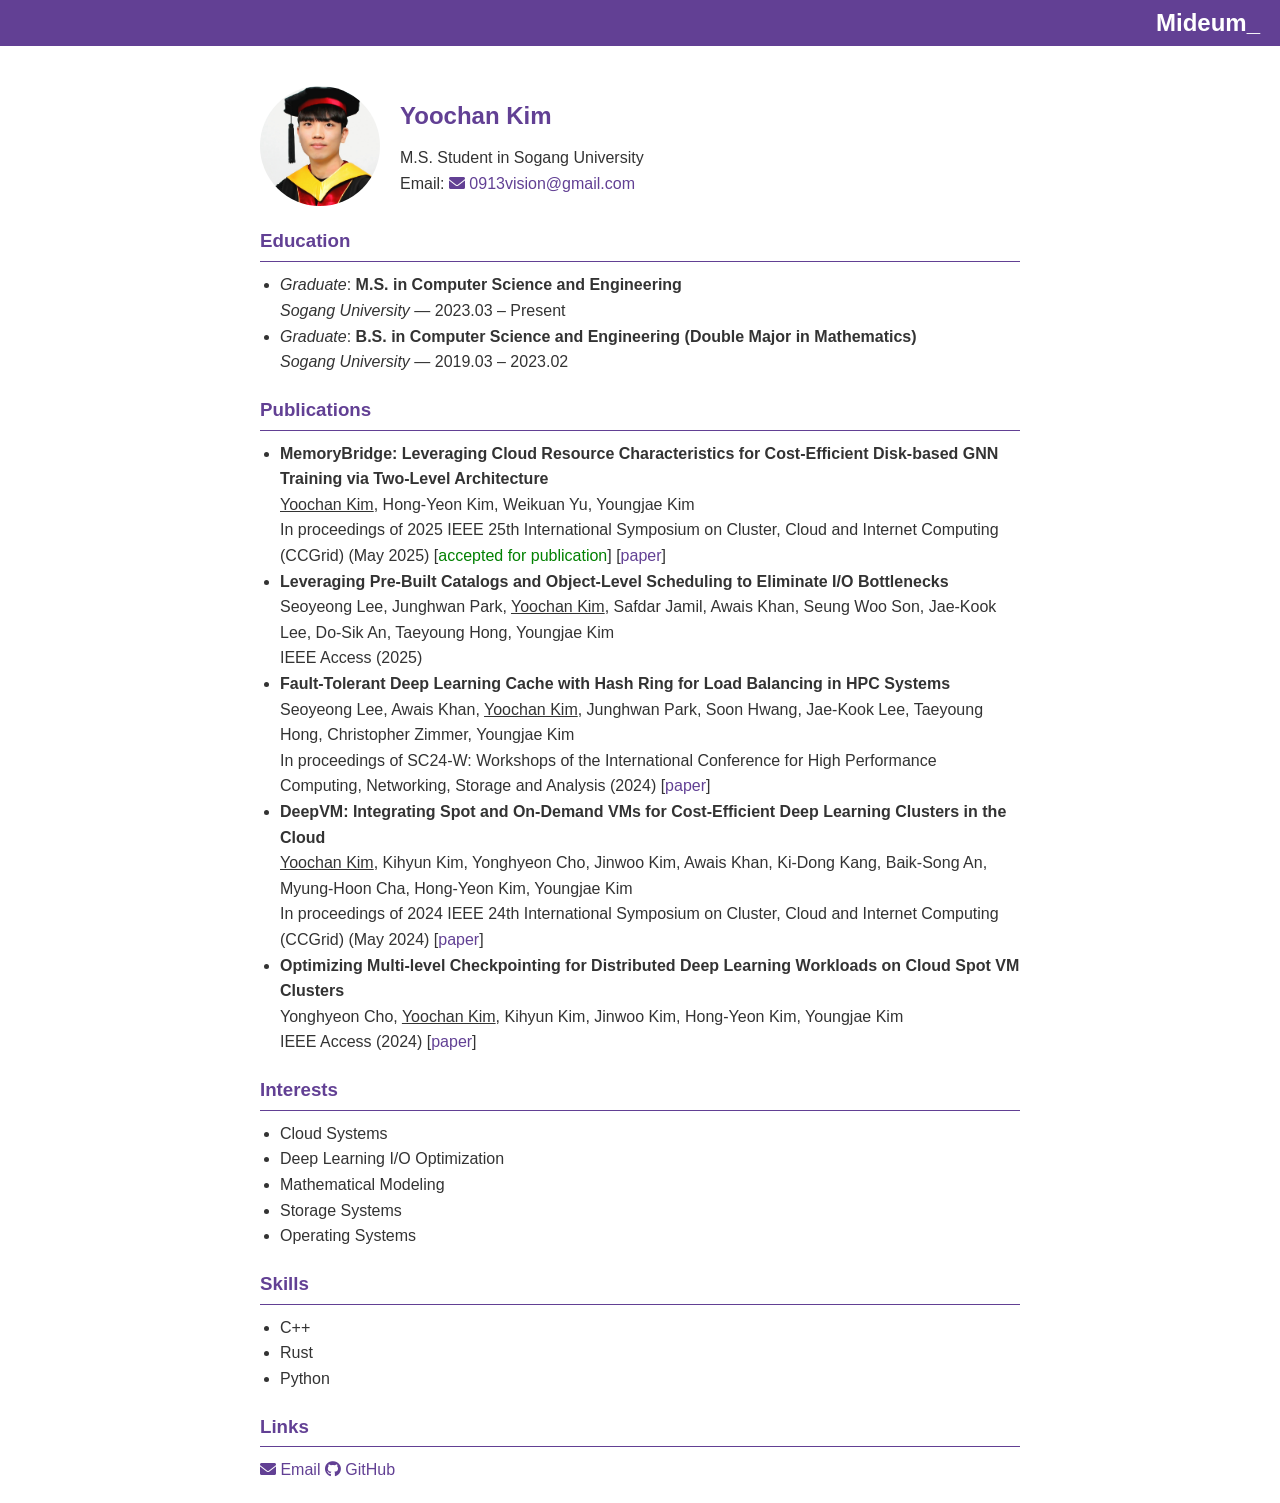
==== index.html @ 160ddc10 "paper update" ====
<!DOCTYPE html>
<html lang="en">
<head>
  <meta charset="UTF-8" />
  <meta name="viewport" content="width=device-width, initial-scale=1.0" />
  <title>Mideum_</title>
  <!-- Font Awesome for icons -->
  <link rel="stylesheet" href="https://cdnjs.cloudflare.com/ajax/libs/font-awesome/6.0.0-beta3/css/all.min.css" />
  <link rel="stylesheet" href="style.css" />
</head>
<body>
  <header class="site-header">
    <h1>Mideum_</h1>
  </header>

  <div class="container">
    <section class="intro">
      <div class="profile">
        <img src="photo.jpg" alt="Photo" />
        <div class="info">
          <h2>Yoochan Kim</h2>
          <p>M.S. Student in Sogang University</p>
          <p>
            Email: <a href="mailto:0913vision@gmail.com"><i class="fa fa-envelope"></i> 0913vision@gmail.com</a>
          </p>
          <!-- <p>Affiliation: DISCOS in Sogang University</p> -->
        </div>
      </div>
    </section>

    <section id="education">
        <h3>Education</h3>
        <ul>
          <li>
            <em>Graduate</em>: <strong>M.S. in Computer Science and Engineering</strong><br>
            <em>Sogang University</em> &mdash; <time datetime="2023-03-01">2023.03 – Present</time>
          </li>
          <li>
            <em>Graduate</em>: <strong>B.S. in Computer Science and Engineering (Double Major in Mathematics)</strong><br>
            <em>Sogang University</em> &mdash; <time datetime="2019-03-01">2019.03 – 2023.02</time>
          </li>
        </ul>
      </section>
      

      <section id="publications">
        <h3>Publications</h3>
        <ul>
          <li>
            <strong>MemoryBridge: Leveraging Cloud Resource Characteristics for Cost-Efficient Disk-based GNN Training via Two-Level Architecture</strong><br>
            <u>Yoochan Kim</u>, Hong-Yeon Kim, Weikuan Yu, Youngjae Kim<br>
            In proceedings of 2025 IEEE 25th International Symposium on Cluster, Cloud and Internet Computing (CCGrid) (May 2025) [<a id="accept">accepted for publication</a>]
            [<a href="https://discos.sogang.ac.kr/file/2025/intl_conf/CCGRID_2025_Y_Kim.pdf" target="_blank">paper</a>]
          </li>
          <li>
            <strong>Leveraging Pre-Built Catalogs and Object-Level Scheduling to Eliminate I/O Bottlenecks</strong><br>
            Seoyeong Lee, Junghwan Park, <u>Yoochan Kim</u>, Safdar Jamil, Awais Khan, Seung Woo Son, Jae-Kook Lee, Do-Sik An, Taeyoung Hong, Youngjae Kim<br>
            IEEE Access (2025)
          </li>
          <li>
            <strong>Fault-Tolerant Deep Learning Cache with Hash Ring for Load Balancing in HPC Systems</strong><br>
            Seoyeong Lee, Awais Khan, <u>Yoochan Kim</u>, Junghwan Park, Soon Hwang, Jae-Kook Lee, Taeyoung Hong, Christopher Zimmer, Youngjae Kim<br>
            In proceedings of SC24-W: Workshops of the International Conference for High Performance Computing, Networking, Storage and Analysis (2024) [<a href="https://discos.sogang.ac.kr/file/2024/intl_conf/PDSW_2024_S_Lee.pdf" target="_blank">paper</a>]
          </li>
          <li>
            <strong>DeepVM: Integrating Spot and On-Demand VMs for Cost-Efficient Deep Learning Clusters in the Cloud</strong><br>
            <u>Yoochan Kim</u>, Kihyun Kim, Yonghyeon Cho, Jinwoo Kim, Awais Khan, Ki-Dong Kang, Baik-Song An, Myung-Hoon Cha, Hong-Yeon Kim, Youngjae Kim<br>
            In proceedings of 2024 IEEE 24th International Symposium on Cluster, Cloud and Internet Computing (CCGrid) (May 2024) [<a href="https://discos.sogang.ac.kr/file/2024/intl_conf/CCGRID_2024_Y_Kim.pdf" target="_blank">paper</a>]
          </li>
          <li>
            <strong>Optimizing Multi-level Checkpointing for Distributed Deep Learning Workloads on Cloud Spot VM Clusters</strong><br>
            Yonghyeon Cho, <u>Yoochan Kim</u>, Kihyun Kim, Jinwoo Kim, Hong-Yeon Kim, Youngjae Kim<br>
            IEEE Access (2024) [<a href="https://discos.sogang.ac.kr/file/2024/intl_jour/IEEE_ACCESS_2024_Y_Cho.pdf" target="_blank">paper</a>]
          </li>
        </ul>
      </section>      
      

    <section id="interests">
        <h3>Interests</h3>
        <ul>
          <li>Cloud Systems</li>
          <li>Deep Learning I/O Optimization</li>
          <li>Mathematical Modeling</li>
          <li>Storage Systems</li>
          <li>Operating Systems</li>
        </ul>
      </section>      

    <section id="skills">
      <h3>Skills</h3>
      <ul>
        <li>C++</li>
        <li>Rust</li>
        <li>Python</li>
      </ul>
    </section>

    <section id="links">
      <h3>Links</h3>
      <p>
        <a href="mailto:0913vison@gmail.com"><i class="fa fa-envelope"></i> Email</a>
        <a href="https://github.com/0913vision" target="_blank"><i class="fab fa-github"></i> GitHub</a>
      </p>
    </section>
  </div>

  <!-- <script src="script.js"></script> -->
</body>
</html>
---- style.css ----
/* Reset default styles */

:root {
    --primary-color: #624094;
    --font-color: #333;
}

* {
    margin: 0;
    padding: 0;
    box-sizing: border-box;
  }
  
  body {
    font-family: sans-serif;
    background: #fff;
    color: var(--font-color);
    line-height: 1.6;
  }
  
  /* Container */
  .container {
    width: 90%;
    max-width: 800px;
    margin: 0 auto;
    padding: 20px;
  }
  
  /* Header: Darker orange background, slim padding, right-aligned text */
  .site-header {
    background-color: var(--primary-color); 
    color: #fff;
    text-align: right;
    padding: 10px 20px; /* Minimal vertical padding */
    margin: 0;
  }
  
  .site-header h1 {
    font-size: 1.5em;
    line-height: 1.1;
    margin: 0;
  }
  
  /* Profile section styling */
  .intro .profile {
    display: flex;
    align-items: center;
    margin: 20px 0;
  }
  
  .intro .profile img {
    width: 120px;
    height: 120px;
    border-radius: 50%;
    margin-right: 20px;
  }
  
  .intro .profile .info h2 {
    color: var(--primary-color);
    margin-bottom: 10px;
  }
  
  /* Section headings */
  section h3 {
    color: var(--primary-color);
    margin: 20px 0 10px;
    border-bottom: 1px solid #624094;
    padding-bottom: 5px;
  }
  
  /* Link styling */
  a {
    color: var(--primary-color);
    text-decoration: none;
  }
  
  a:hover {
    text-decoration: underline;
  }
  
  /* List styling */
  ul {
    list-style-type: disc;
    margin-left: 20px;
  }
  
  /* 이미지 스타일: 컨테이너 크기에 맞게 확대, 비율 유지 */
  .profile img {
    width: 100%;
    height: 100%;
    object-fit: cover;  /* 이미지 비율 유지하면서 컨테이너 전체를 덮음 */
    display: block;
  }

  #accept {
    color: green;
  }

  #revision {
    color: red;
  }
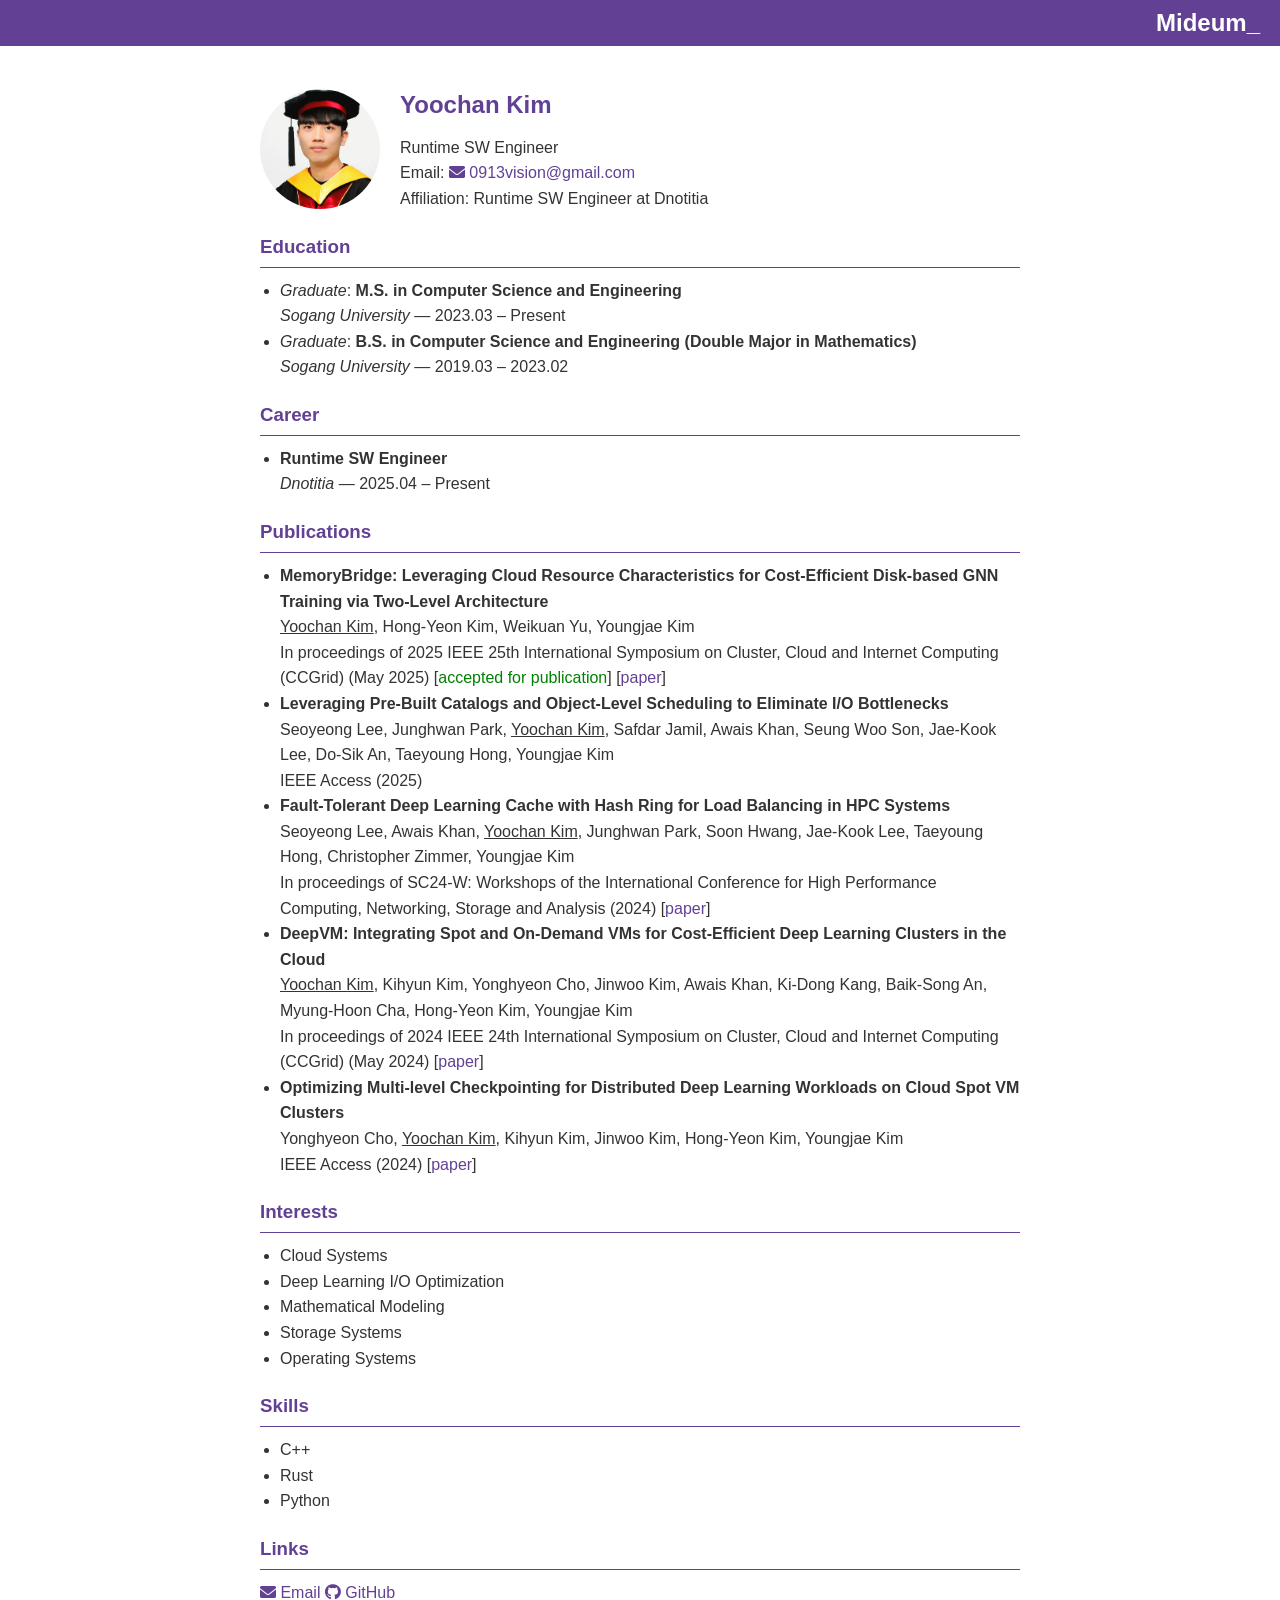
==== commit 2dd6d1af: "career update" ====
--- a/index.html
+++ b/index.html
@@ -19,11 +19,11 @@
         <img src="photo.jpg" alt="Photo" />
         <div class="info">
           <h2>Yoochan Kim</h2>
-          <p>M.S. Student in Sogang University</p>
+          <p>Runtime SW Engineer</p>
           <p>
             Email: <a href="mailto:0913vision@gmail.com"><i class="fa fa-envelope"></i> 0913vision@gmail.com</a>
           </p>
-          <!-- <p>Affiliation: DISCOS in Sogang University</p> -->
+          <p>Affiliation: Runtime SW Engineer at Dnotitia</p>
         </div>
       </div>
     </section>
@@ -41,7 +41,16 @@
           </li>
         </ul>
       </section>
-      
+
+      <section id="career">
+        <h3>Career</h3>
+        <ul>
+          <li>
+            <strong>Runtime SW Engineer</strong><br>
+            <em>Dnotitia</em> &mdash; <time datetime="2025-04">2025.04 – Present</time>
+          </li>
+        </ul>
+      </section>
 
       <section id="publications">
         <h3>Publications</h3>
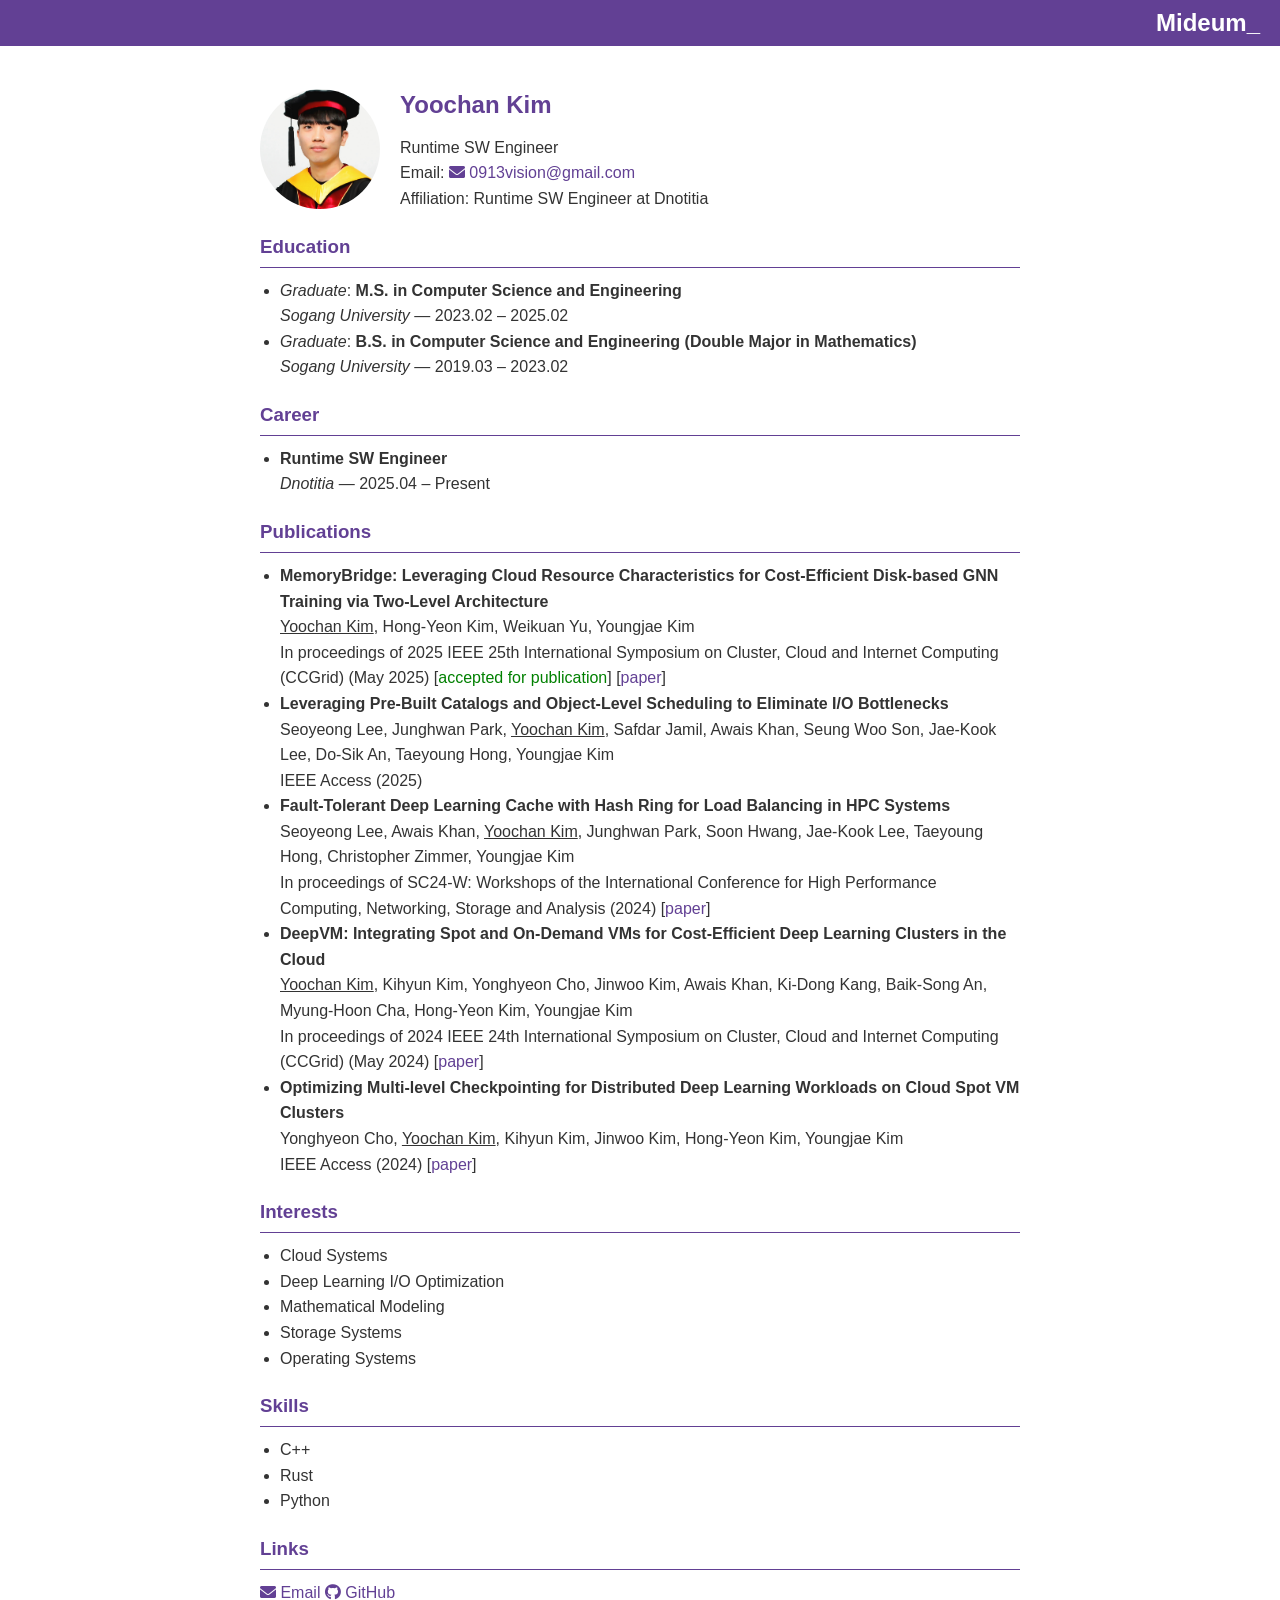
==== commit b97f3aee: "timeline updated" ====
--- a/index.html
+++ b/index.html
@@ -33,11 +33,11 @@
         <ul>
           <li>
             <em>Graduate</em>: <strong>M.S. in Computer Science and Engineering</strong><br>
-            <em>Sogang University</em> &mdash; <time datetime="2023-03-01">2023.03 – Present</time>
+            <em>Sogang University</em> &mdash; <time datetime="2023-02-22">2023.02 – 2025.02 </time>
           </li>
           <li>
             <em>Graduate</em>: <strong>B.S. in Computer Science and Engineering (Double Major in Mathematics)</strong><br>
-            <em>Sogang University</em> &mdash; <time datetime="2019-03-01">2019.03 – 2023.02</time>
+            <em>Sogang University</em> &mdash; <time datetime="2019-03-04">2019.03 – 2023.02</time>
           </li>
         </ul>
       </section>
@@ -47,7 +47,7 @@
         <ul>
           <li>
             <strong>Runtime SW Engineer</strong><br>
-            <em>Dnotitia</em> &mdash; <time datetime="2025-04">2025.04 – Present</time>
+            <em>Dnotitia</em> &mdash; <time datetime="2025-04-21">2025.04 – Present</time>
           </li>
         </ul>
       </section>
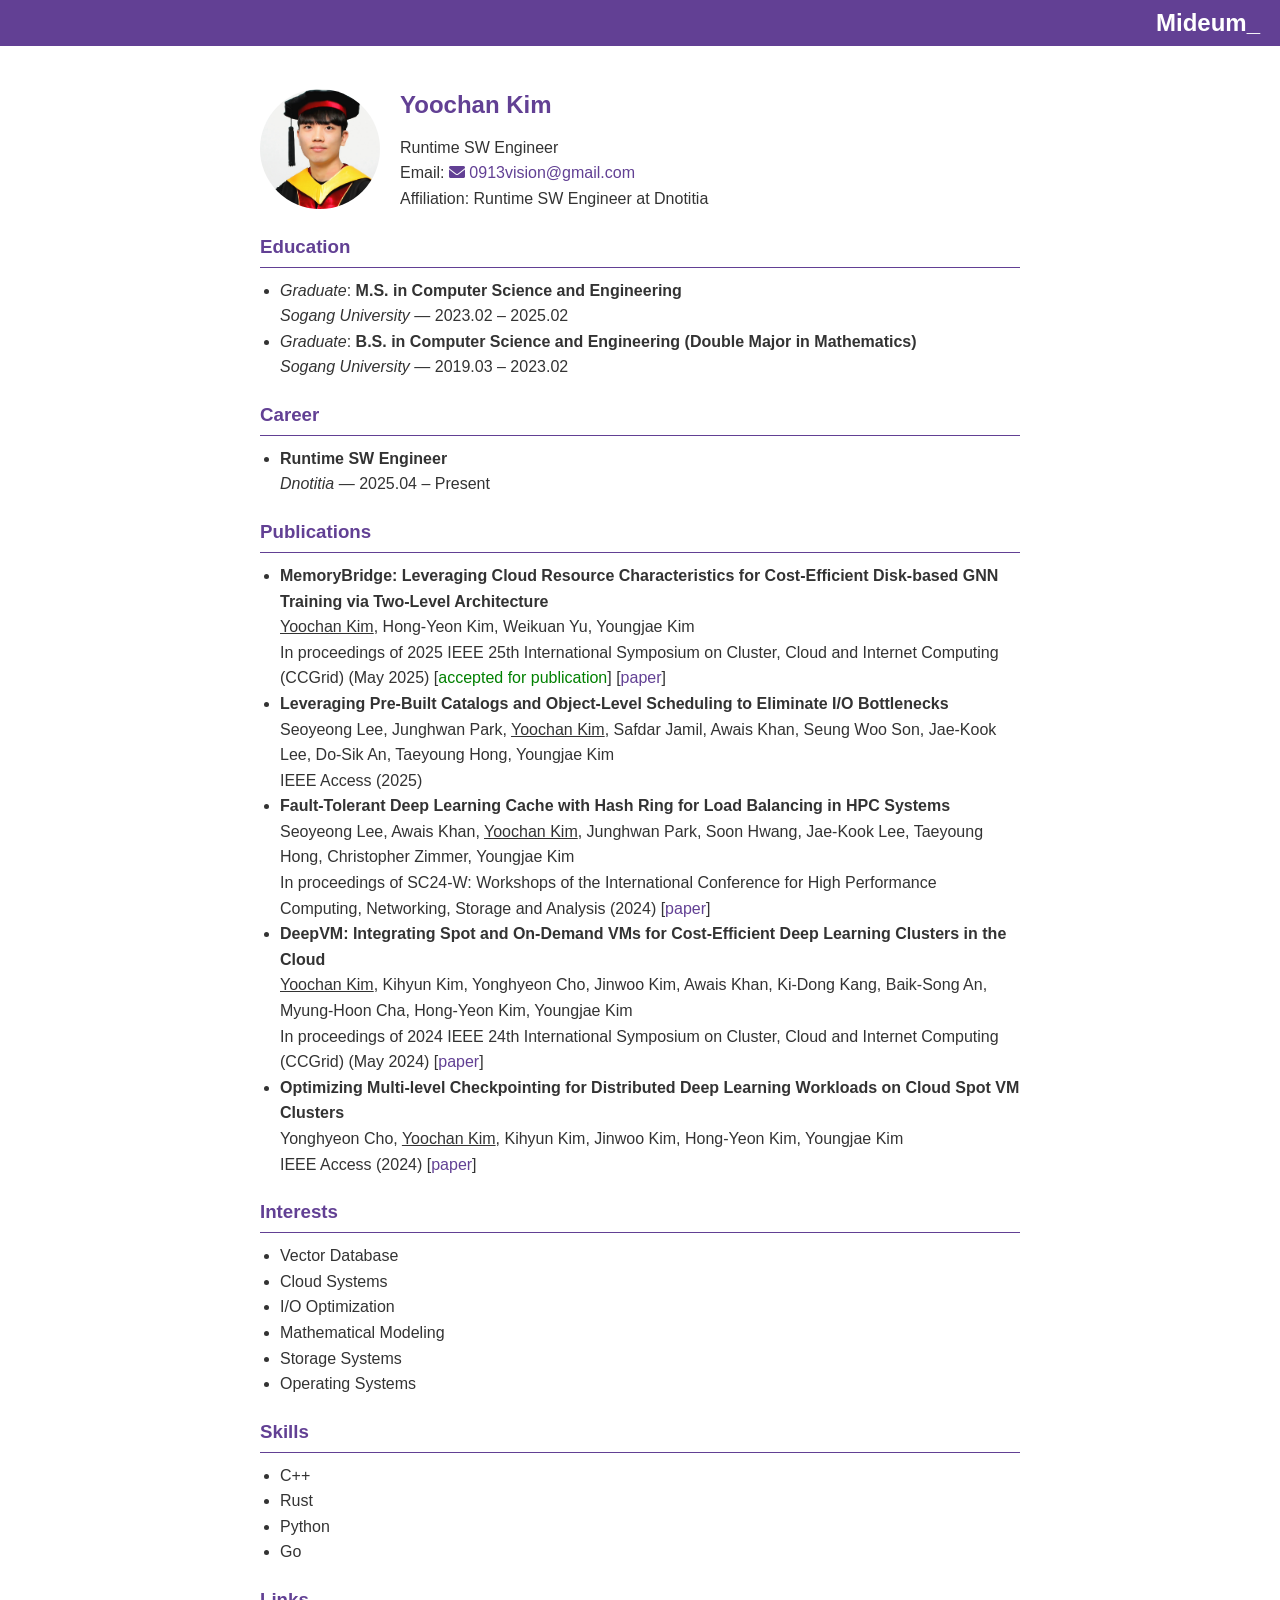
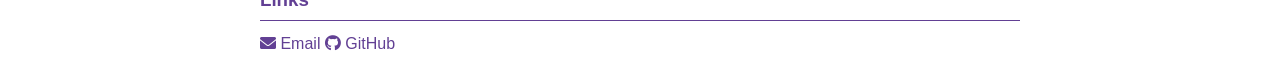
==== commit 895938ad: "update interests and skils" ====
--- a/index.html
+++ b/index.html
@@ -88,8 +88,9 @@
     <section id="interests">
         <h3>Interests</h3>
         <ul>
+          <li>Vector Database</li>
           <li>Cloud Systems</li>
-          <li>Deep Learning I/O Optimization</li>
+          <li>I/O Optimization</li>
           <li>Mathematical Modeling</li>
           <li>Storage Systems</li>
           <li>Operating Systems</li>
@@ -102,6 +103,7 @@
         <li>C++</li>
         <li>Rust</li>
         <li>Python</li>
+        <li>Go</li>
       </ul>
     </section>
 
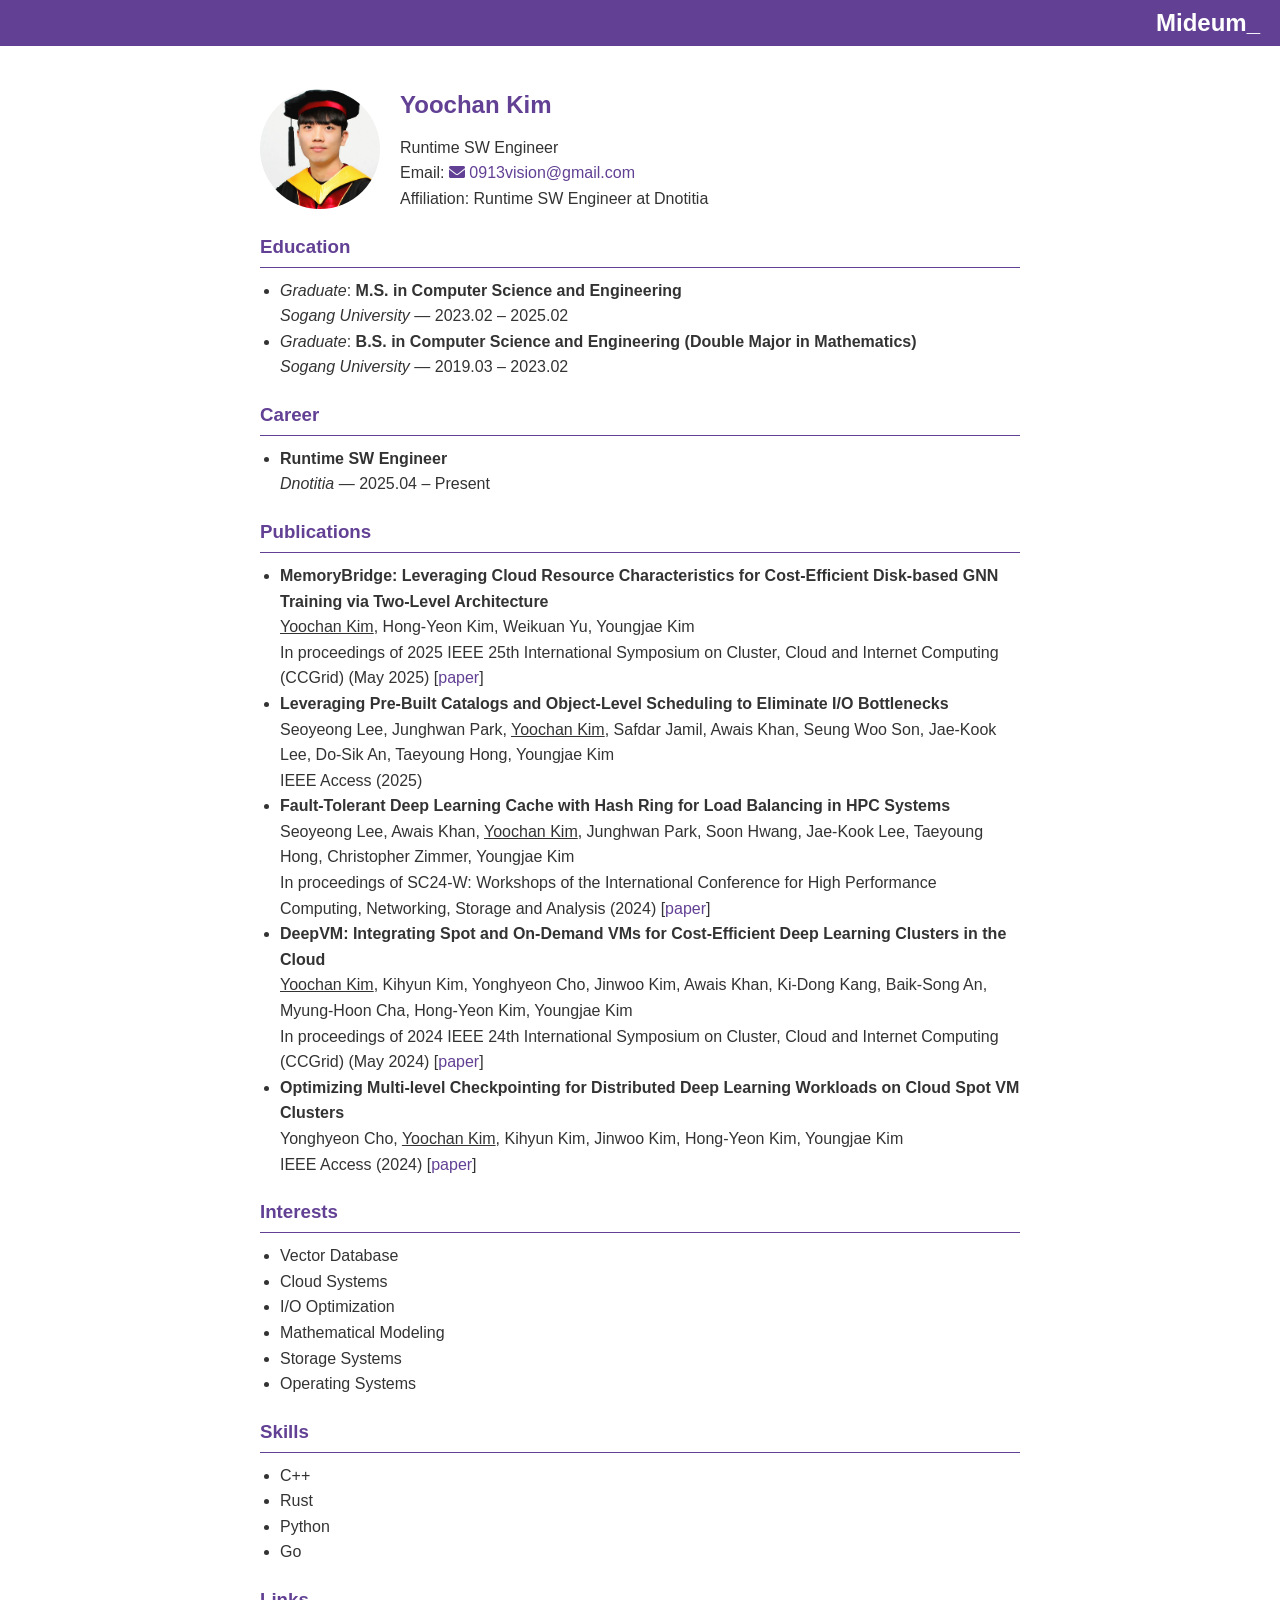
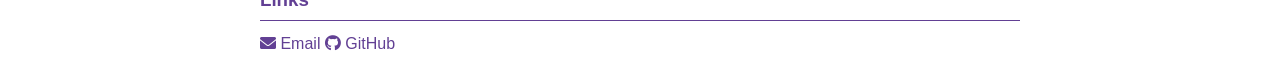
==== commit a1b41d4d: "Update MemoryBridge (CCGrid 2025): drop "accepted for publication" tag Co-Authored-By: Claude Opus 5" ====
--- a/index.html
+++ b/index.html
@@ -58,8 +58,7 @@
           <li>
             <strong>MemoryBridge: Leveraging Cloud Resource Characteristics for Cost-Efficient Disk-based GNN Training via Two-Level Architecture</strong><br>
             <u>Yoochan Kim</u>, Hong-Yeon Kim, Weikuan Yu, Youngjae Kim<br>
-            In proceedings of 2025 IEEE 25th International Symposium on Cluster, Cloud and Internet Computing (CCGrid) (May 2025) [<a id="accept">accepted for publication</a>]
-            [<a href="https://discos.sogang.ac.kr/file/2025/intl_conf/CCGRID_2025_Y_Kim.pdf" target="_blank">paper</a>]
+            In proceedings of 2025 IEEE 25th International Symposium on Cluster, Cloud and Internet Computing (CCGrid) (May 2025) [<a href="https://discos.sogang.ac.kr/file/2025/intl_conf/CCGRID_2025_Y_Kim.pdf" target="_blank">paper</a>]
           </li>
           <li>
             <strong>Leveraging Pre-Built Catalogs and Object-Level Scheduling to Eliminate I/O Bottlenecks</strong><br>
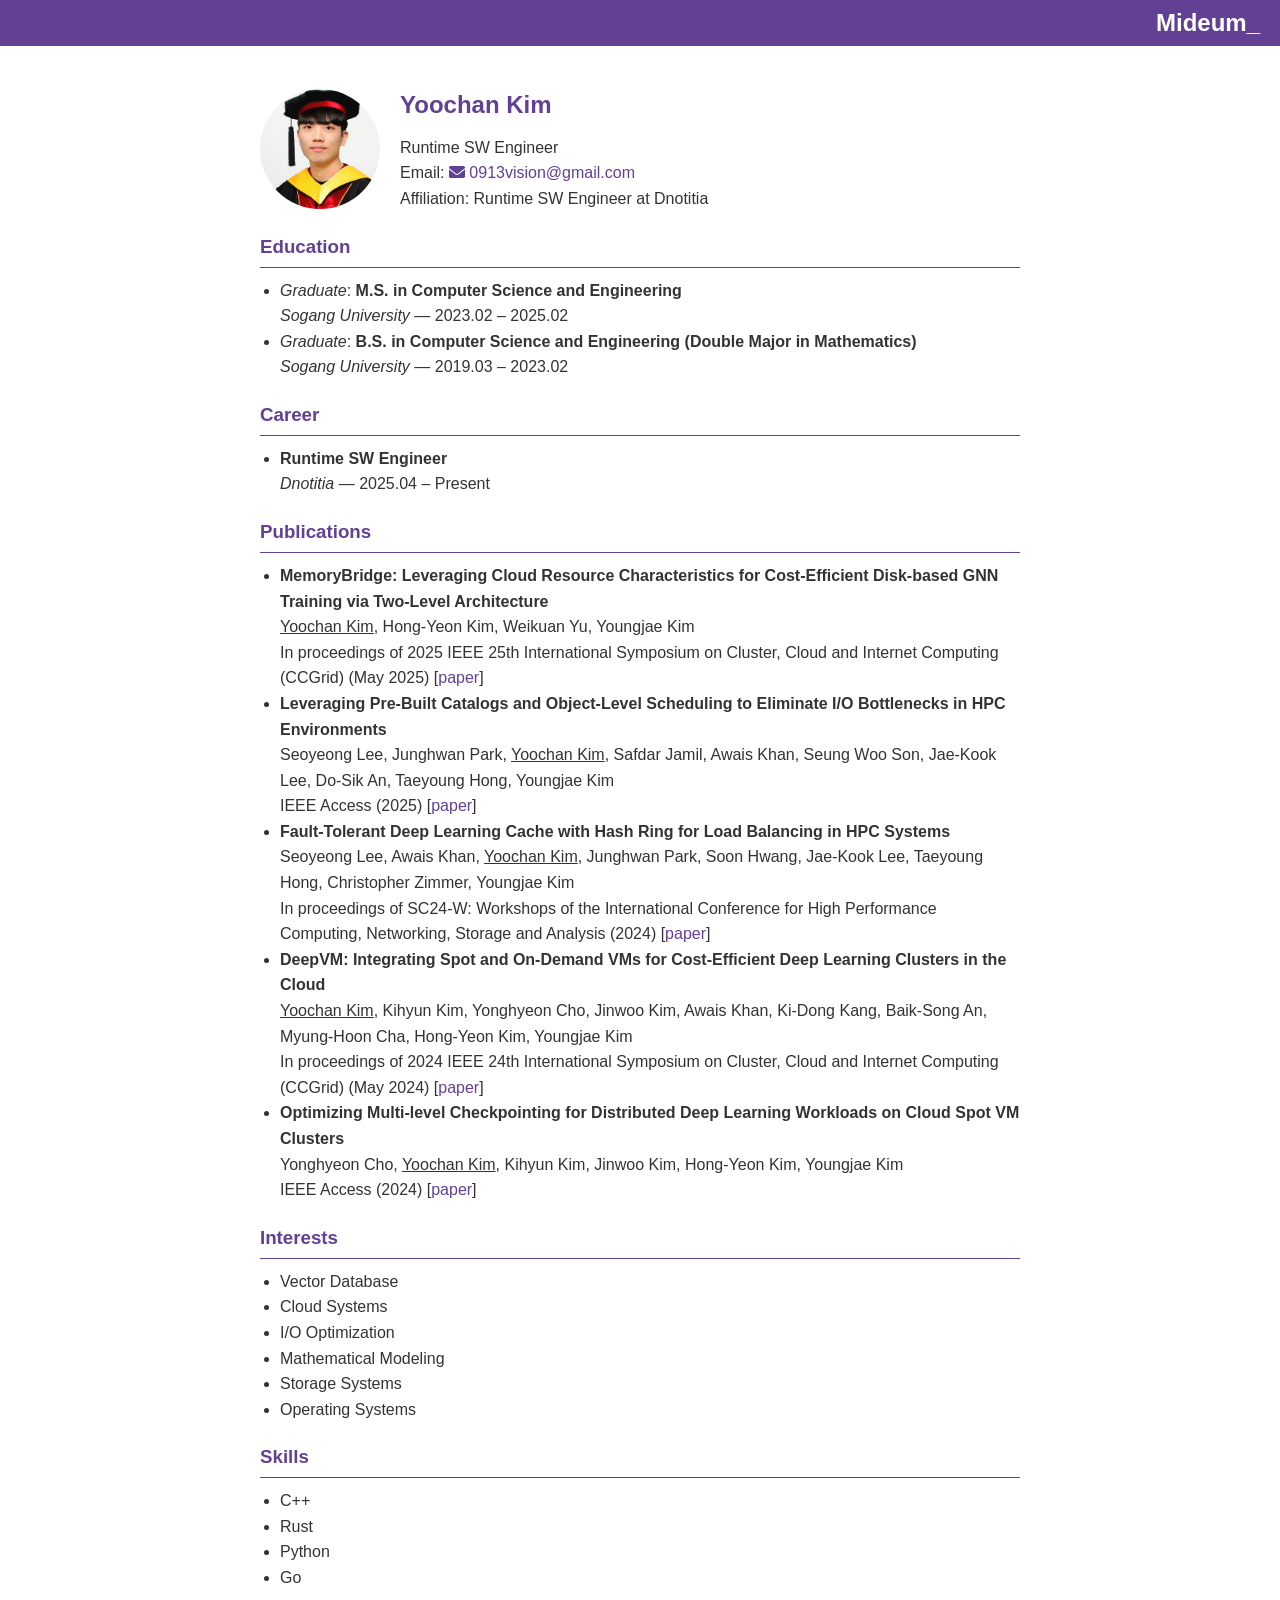
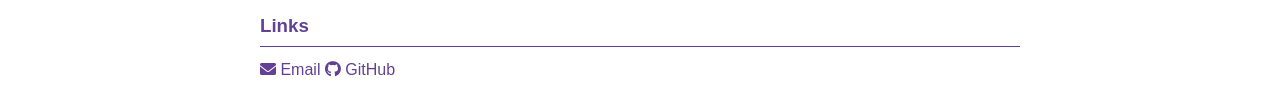
==== commit 56d0def7: "Use official IEEE Xplore links for all publications Replace lab-site PDF links with IEEE Xplore page" ====
--- a/index.html
+++ b/index.html
@@ -58,27 +58,27 @@
           <li>
             <strong>MemoryBridge: Leveraging Cloud Resource Characteristics for Cost-Efficient Disk-based GNN Training via Two-Level Architecture</strong><br>
             <u>Yoochan Kim</u>, Hong-Yeon Kim, Weikuan Yu, Youngjae Kim<br>
-            In proceedings of 2025 IEEE 25th International Symposium on Cluster, Cloud and Internet Computing (CCGrid) (May 2025) [<a href="https://discos.sogang.ac.kr/file/2025/intl_conf/CCGRID_2025_Y_Kim.pdf" target="_blank">paper</a>]
+            In proceedings of 2025 IEEE 25th International Symposium on Cluster, Cloud and Internet Computing (CCGrid) (May 2025) [<a href="https://ieeexplore.ieee.org/document/11044829" target="_blank">paper</a>]
           </li>
           <li>
-            <strong>Leveraging Pre-Built Catalogs and Object-Level Scheduling to Eliminate I/O Bottlenecks</strong><br>
+            <strong>Leveraging Pre-Built Catalogs and Object-Level Scheduling to Eliminate I/O Bottlenecks in HPC Environments</strong><br>
             Seoyeong Lee, Junghwan Park, <u>Yoochan Kim</u>, Safdar Jamil, Awais Khan, Seung Woo Son, Jae-Kook Lee, Do-Sik An, Taeyoung Hong, Youngjae Kim<br>
-            IEEE Access (2025)
+            IEEE Access (2025) [<a href="https://ieeexplore.ieee.org/document/10935346" target="_blank">paper</a>]
           </li>
           <li>
             <strong>Fault-Tolerant Deep Learning Cache with Hash Ring for Load Balancing in HPC Systems</strong><br>
             Seoyeong Lee, Awais Khan, <u>Yoochan Kim</u>, Junghwan Park, Soon Hwang, Jae-Kook Lee, Taeyoung Hong, Christopher Zimmer, Youngjae Kim<br>
-            In proceedings of SC24-W: Workshops of the International Conference for High Performance Computing, Networking, Storage and Analysis (2024) [<a href="https://discos.sogang.ac.kr/file/2024/intl_conf/PDSW_2024_S_Lee.pdf" target="_blank">paper</a>]
+            In proceedings of SC24-W: Workshops of the International Conference for High Performance Computing, Networking, Storage and Analysis (2024) [<a href="https://ieeexplore.ieee.org/document/10820734" target="_blank">paper</a>]
           </li>
           <li>
             <strong>DeepVM: Integrating Spot and On-Demand VMs for Cost-Efficient Deep Learning Clusters in the Cloud</strong><br>
             <u>Yoochan Kim</u>, Kihyun Kim, Yonghyeon Cho, Jinwoo Kim, Awais Khan, Ki-Dong Kang, Baik-Song An, Myung-Hoon Cha, Hong-Yeon Kim, Youngjae Kim<br>
-            In proceedings of 2024 IEEE 24th International Symposium on Cluster, Cloud and Internet Computing (CCGrid) (May 2024) [<a href="https://discos.sogang.ac.kr/file/2024/intl_conf/CCGRID_2024_Y_Kim.pdf" target="_blank">paper</a>]
+            In proceedings of 2024 IEEE 24th International Symposium on Cluster, Cloud and Internet Computing (CCGrid) (May 2024) [<a href="https://ieeexplore.ieee.org/document/10701373" target="_blank">paper</a>]
           </li>
           <li>
             <strong>Optimizing Multi-level Checkpointing for Distributed Deep Learning Workloads on Cloud Spot VM Clusters</strong><br>
             Yonghyeon Cho, <u>Yoochan Kim</u>, Kihyun Kim, Jinwoo Kim, Hong-Yeon Kim, Youngjae Kim<br>
-            IEEE Access (2024) [<a href="https://discos.sogang.ac.kr/file/2024/intl_jour/IEEE_ACCESS_2024_Y_Cho.pdf" target="_blank">paper</a>]
+            IEEE Access (2024) [<a href="https://ieeexplore.ieee.org/document/10639967" target="_blank">paper</a>]
           </li>
         </ul>
       </section>      
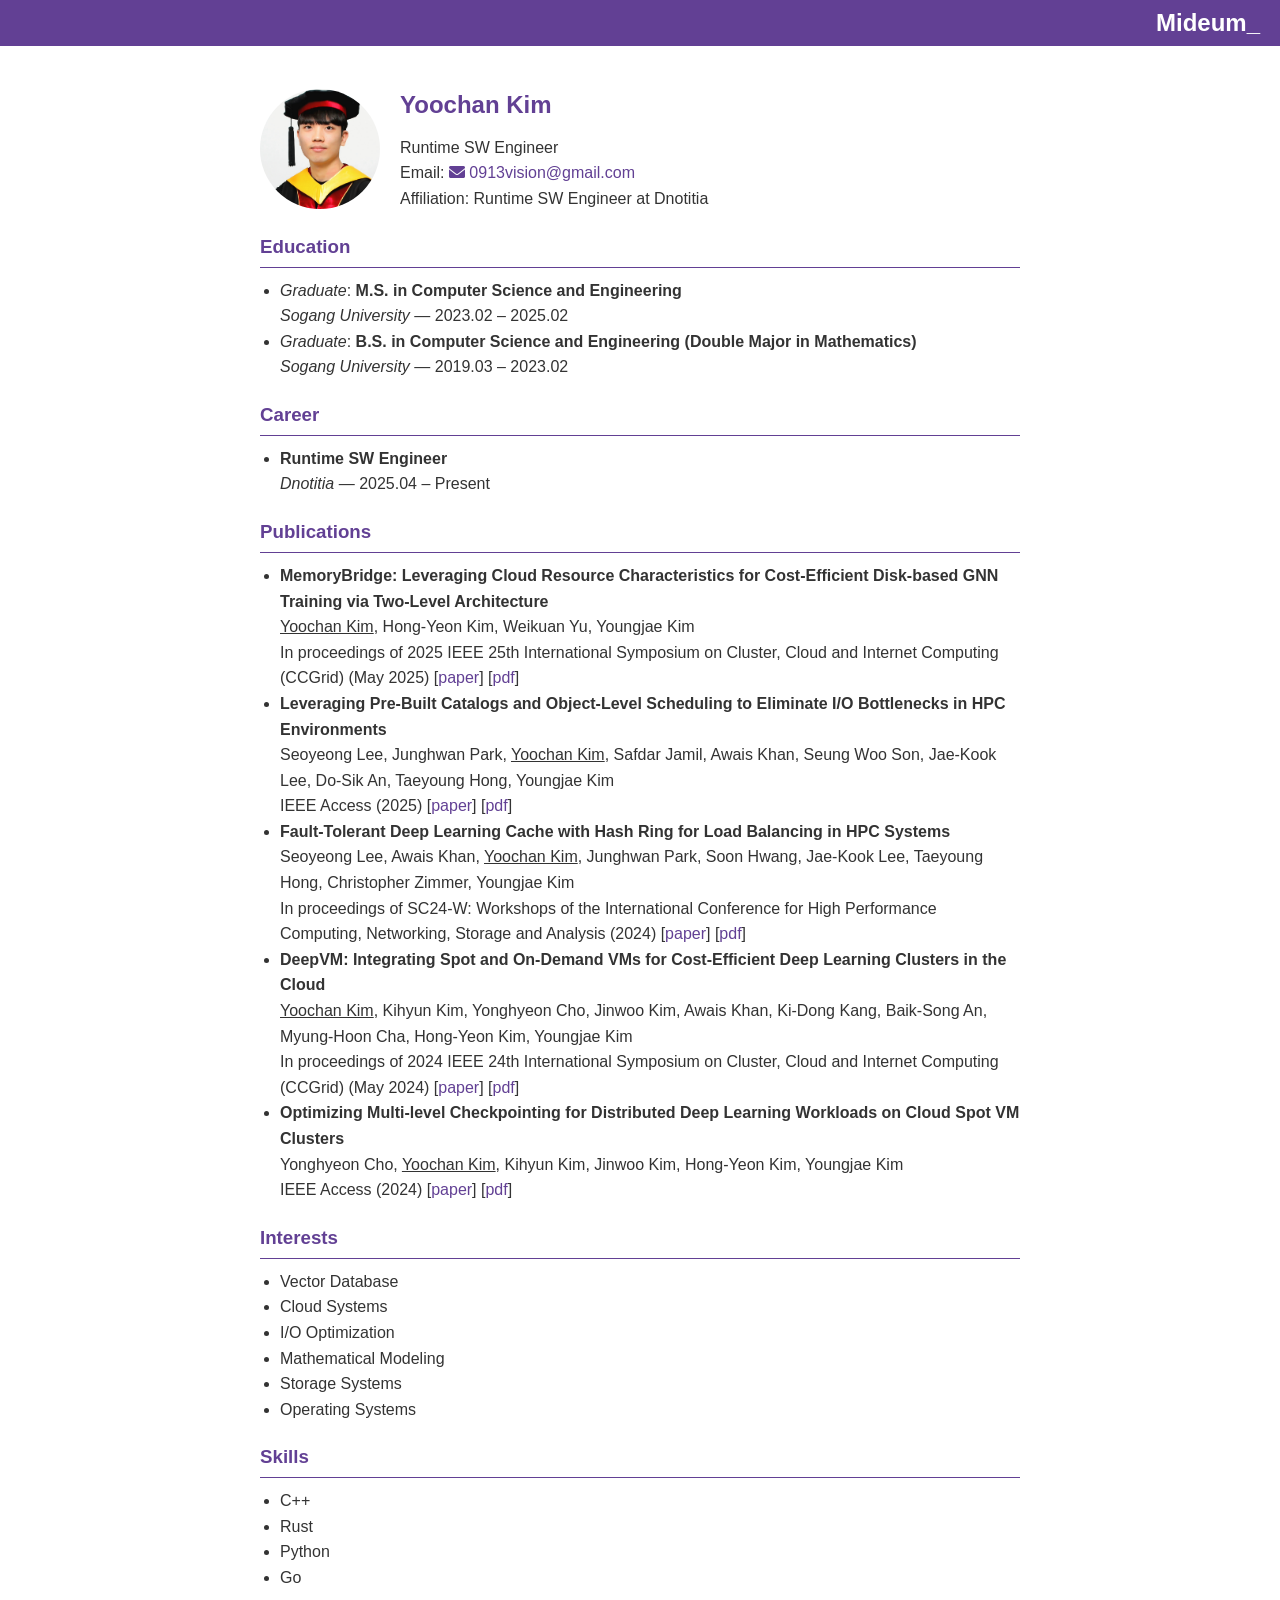
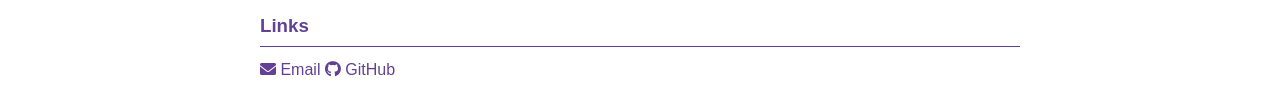
==== commit cb499fc7: "Add separate pdf links next to official publication pages [paper] links to the IEEE Xplore page, [pd" ====
--- a/index.html
+++ b/index.html
@@ -58,27 +58,27 @@
           <li>
             <strong>MemoryBridge: Leveraging Cloud Resource Characteristics for Cost-Efficient Disk-based GNN Training via Two-Level Architecture</strong><br>
             <u>Yoochan Kim</u>, Hong-Yeon Kim, Weikuan Yu, Youngjae Kim<br>
-            In proceedings of 2025 IEEE 25th International Symposium on Cluster, Cloud and Internet Computing (CCGrid) (May 2025) [<a href="https://ieeexplore.ieee.org/document/11044829" target="_blank">paper</a>]
+            In proceedings of 2025 IEEE 25th International Symposium on Cluster, Cloud and Internet Computing (CCGrid) (May 2025) [<a href="https://ieeexplore.ieee.org/document/11044829" target="_blank">paper</a>] [<a href="https://discos.sogang.ac.kr/file/2025/intl_conf/CCGRID_2025_Y_Kim.pdf" target="_blank">pdf</a>]
           </li>
           <li>
             <strong>Leveraging Pre-Built Catalogs and Object-Level Scheduling to Eliminate I/O Bottlenecks in HPC Environments</strong><br>
             Seoyeong Lee, Junghwan Park, <u>Yoochan Kim</u>, Safdar Jamil, Awais Khan, Seung Woo Son, Jae-Kook Lee, Do-Sik An, Taeyoung Hong, Youngjae Kim<br>
-            IEEE Access (2025) [<a href="https://ieeexplore.ieee.org/document/10935346" target="_blank">paper</a>]
+            IEEE Access (2025) [<a href="https://ieeexplore.ieee.org/document/10935346" target="_blank">paper</a>] [<a href="https://ieeexplore.ieee.org/stamp/stamp.jsp?arnumber=10935346" target="_blank">pdf</a>]
           </li>
           <li>
             <strong>Fault-Tolerant Deep Learning Cache with Hash Ring for Load Balancing in HPC Systems</strong><br>
             Seoyeong Lee, Awais Khan, <u>Yoochan Kim</u>, Junghwan Park, Soon Hwang, Jae-Kook Lee, Taeyoung Hong, Christopher Zimmer, Youngjae Kim<br>
-            In proceedings of SC24-W: Workshops of the International Conference for High Performance Computing, Networking, Storage and Analysis (2024) [<a href="https://ieeexplore.ieee.org/document/10820734" target="_blank">paper</a>]
+            In proceedings of SC24-W: Workshops of the International Conference for High Performance Computing, Networking, Storage and Analysis (2024) [<a href="https://ieeexplore.ieee.org/document/10820734" target="_blank">paper</a>] [<a href="https://discos.sogang.ac.kr/file/2024/intl_conf/PDSW_2024_S_Lee.pdf" target="_blank">pdf</a>]
           </li>
           <li>
             <strong>DeepVM: Integrating Spot and On-Demand VMs for Cost-Efficient Deep Learning Clusters in the Cloud</strong><br>
             <u>Yoochan Kim</u>, Kihyun Kim, Yonghyeon Cho, Jinwoo Kim, Awais Khan, Ki-Dong Kang, Baik-Song An, Myung-Hoon Cha, Hong-Yeon Kim, Youngjae Kim<br>
-            In proceedings of 2024 IEEE 24th International Symposium on Cluster, Cloud and Internet Computing (CCGrid) (May 2024) [<a href="https://ieeexplore.ieee.org/document/10701373" target="_blank">paper</a>]
+            In proceedings of 2024 IEEE 24th International Symposium on Cluster, Cloud and Internet Computing (CCGrid) (May 2024) [<a href="https://ieeexplore.ieee.org/document/10701373" target="_blank">paper</a>] [<a href="https://discos.sogang.ac.kr/file/2024/intl_conf/CCGRID_2024_Y_Kim.pdf" target="_blank">pdf</a>]
           </li>
           <li>
             <strong>Optimizing Multi-level Checkpointing for Distributed Deep Learning Workloads on Cloud Spot VM Clusters</strong><br>
             Yonghyeon Cho, <u>Yoochan Kim</u>, Kihyun Kim, Jinwoo Kim, Hong-Yeon Kim, Youngjae Kim<br>
-            IEEE Access (2024) [<a href="https://ieeexplore.ieee.org/document/10639967" target="_blank">paper</a>]
+            IEEE Access (2024) [<a href="https://ieeexplore.ieee.org/document/10639967" target="_blank">paper</a>] [<a href="https://ieeexplore.ieee.org/stamp/stamp.jsp?arnumber=10639967" target="_blank">pdf</a>]
           </li>
         </ul>
       </section>      
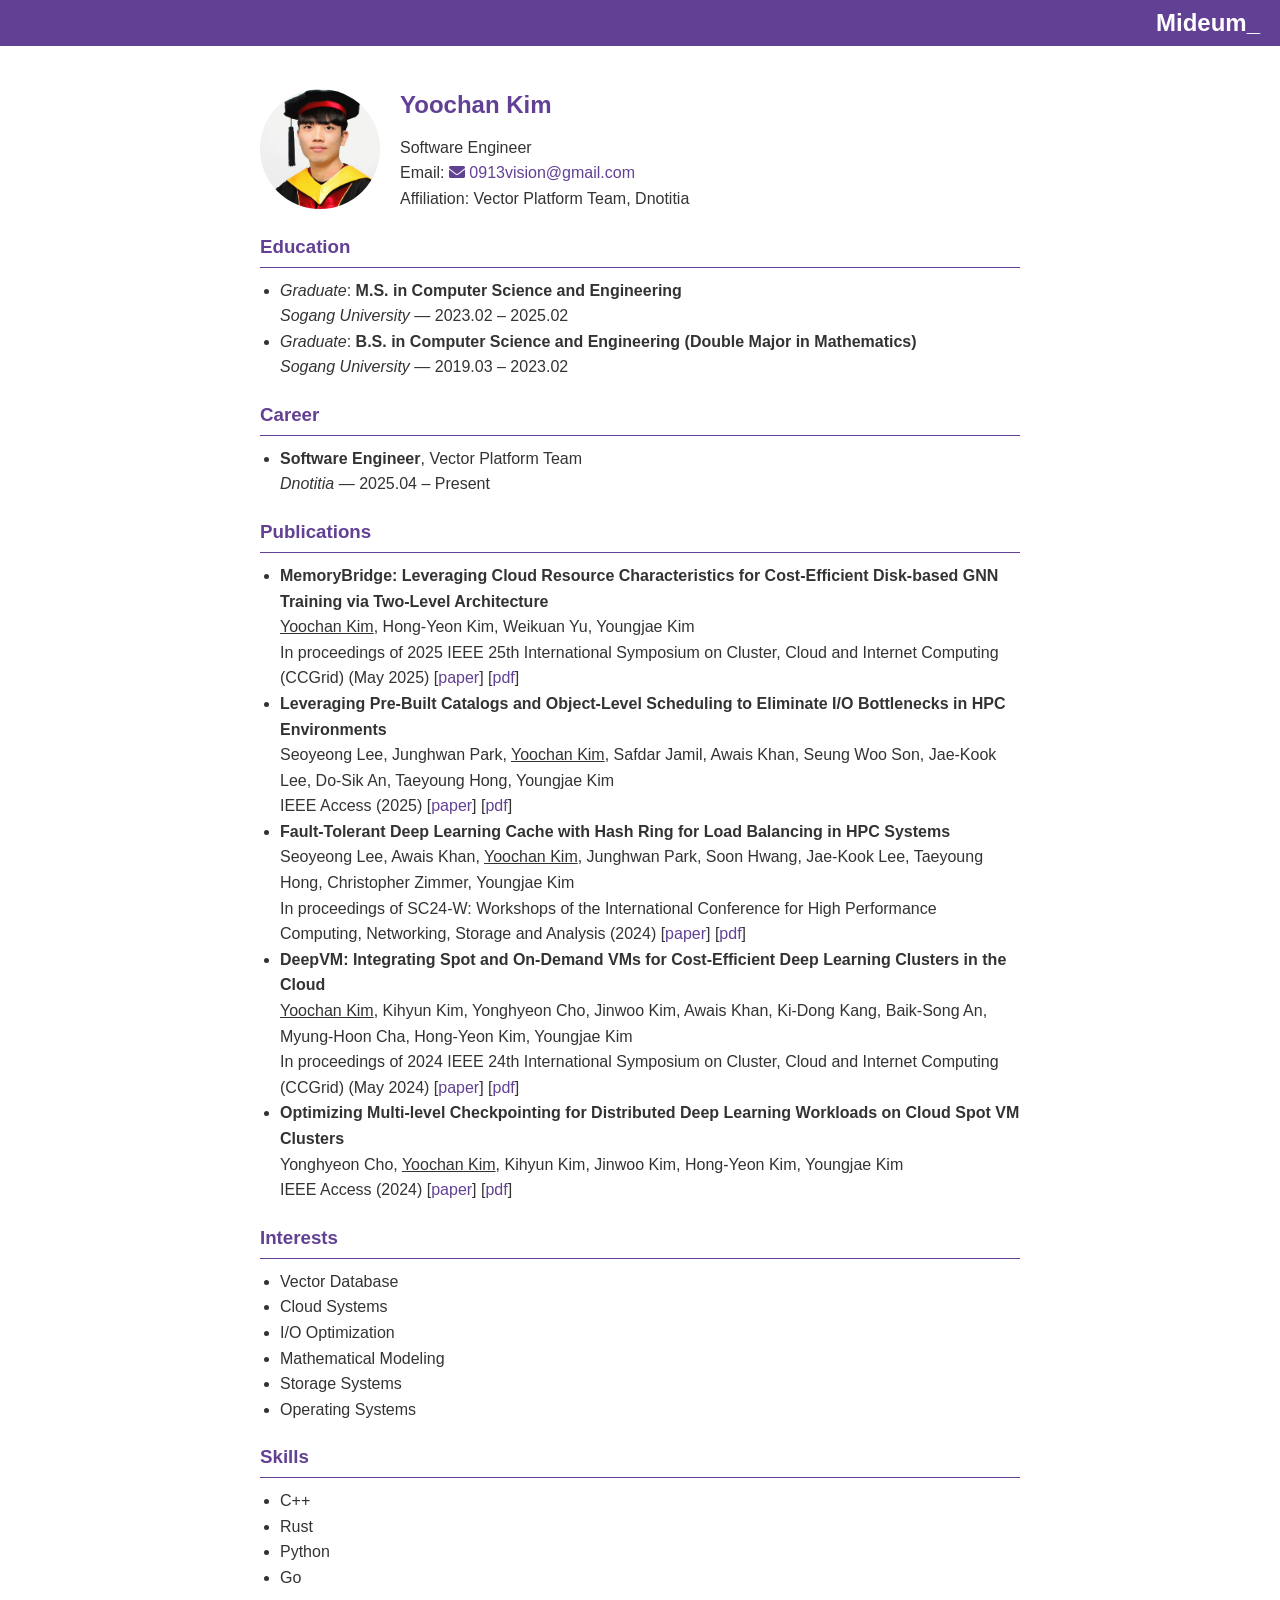
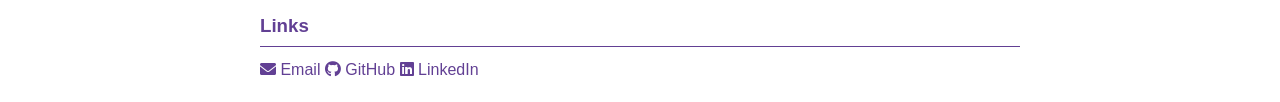
==== commit a3a17e8f: "Update role to Software Engineer, Vector Platform Team; add LinkedIn Also fix the misspelled mailto " ====
--- a/index.html
+++ b/index.html
@@ -19,11 +19,11 @@
         <img src="photo.jpg" alt="Photo" />
         <div class="info">
           <h2>Yoochan Kim</h2>
-          <p>Runtime SW Engineer</p>
+          <p>Software Engineer</p>
           <p>
             Email: <a href="mailto:0913vision@gmail.com"><i class="fa fa-envelope"></i> 0913vision@gmail.com</a>
           </p>
-          <p>Affiliation: Runtime SW Engineer at Dnotitia</p>
+          <p>Affiliation: Vector Platform Team, Dnotitia</p>
         </div>
       </div>
     </section>
@@ -46,7 +46,7 @@
         <h3>Career</h3>
         <ul>
           <li>
-            <strong>Runtime SW Engineer</strong><br>
+            <strong>Software Engineer</strong>, Vector Platform Team<br>
             <em>Dnotitia</em> &mdash; <time datetime="2025-04-21">2025.04 – Present</time>
           </li>
         </ul>
@@ -109,8 +109,9 @@
     <section id="links">
       <h3>Links</h3>
       <p>
-        <a href="mailto:0913vison@gmail.com"><i class="fa fa-envelope"></i> Email</a>
+        <a href="mailto:0913vision@gmail.com"><i class="fa fa-envelope"></i> Email</a>
         <a href="https://github.com/0913vision" target="_blank"><i class="fab fa-github"></i> GitHub</a>
+        <a href="https://www.linkedin.com/in/%EC%9C%A0%EC%B0%AC-%EA%B9%80-977920308" target="_blank"><i class="fab fa-linkedin"></i> LinkedIn</a>
       </p>
     </section>
   </div>
